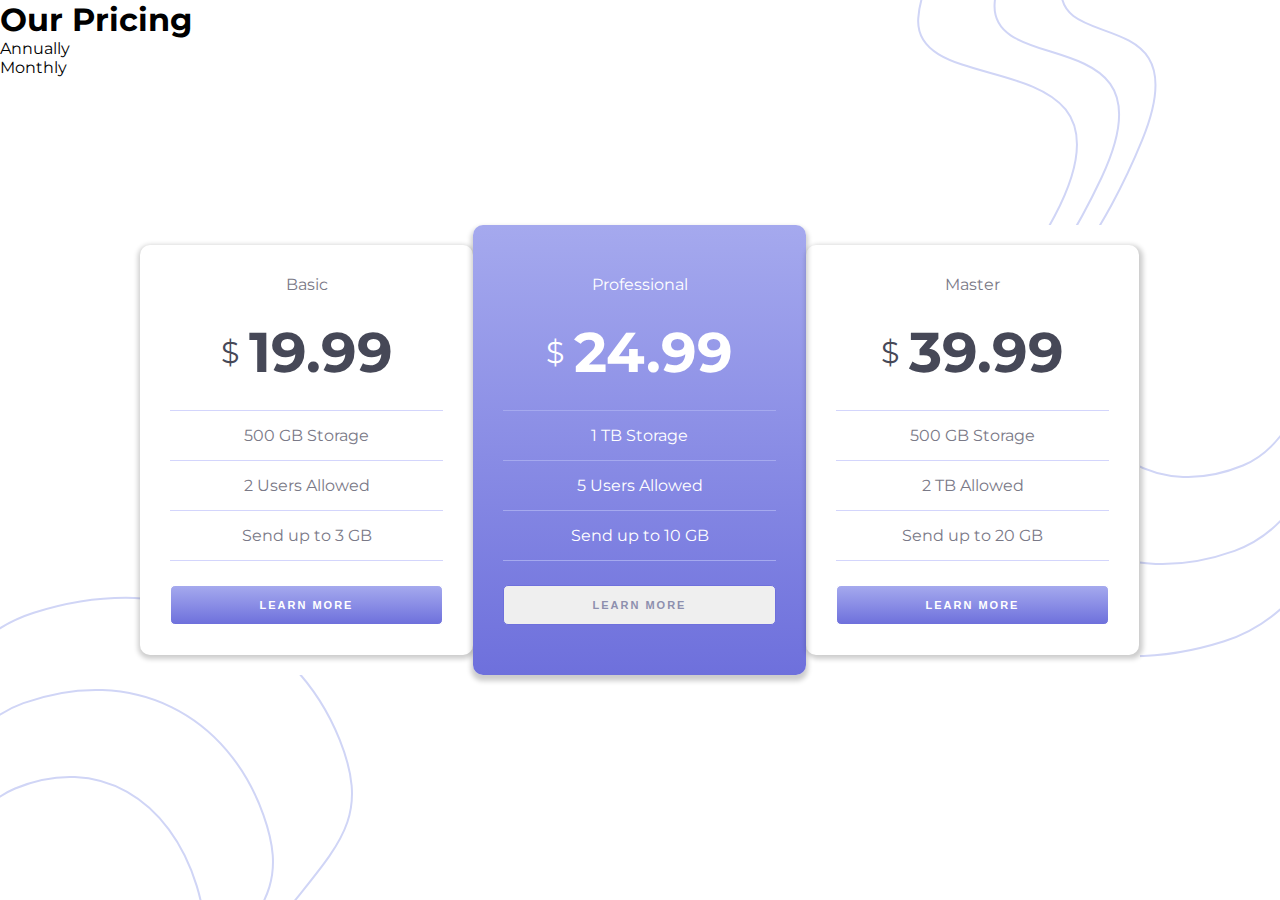
==== project-2-pricing-component-with-toggle-master/index.html @ 66ea5560 "project 2" ====
<!DOCTYPE html>
<html lang="en">
<head>
  <meta charset="UTF-8">
  <meta name="viewport" content="width=device-width, initial-scale=1.0"> <!-- displays site properly based on user's device -->

  <link rel="icon" type="image/png" sizes="32x32" href="./images/favicon-32x32.png">
  <link href="./styles/styles.css" rel="stylesheet">
  <title>Frontend Mentor | [Challenge Name Here]</title>

  <!-- Feel free to remove these styles or customise in your own stylesheet 👍 -->
  <!-- <style>
    .attribution { font-size: 11px; text-align: center; }
    .attribution a { color: hsl(228, 45%, 44%); }
  </style> -->
</head>
<body>
  <div class="container">
    <img class="bg-bottom" src="./images/bg-bottom.svg">
    <img class="bg-top" src="./images/bg-top.svg">

    <header>
      <h1>Our Pricing</h1>
      <div>
        <p>Annually</p>
        <div></div>
        <p>Monthly</p>
      </div>
    </header>

    <main class="cards">
      <div class="card first-card">
        <p>Basic</p>
        <div>
          <span>$</span>
          <h1>19.99</h1>
        </div>
        <ul>
          <li>
            500 GB Storage
          </li>
          <li>
            2 Users Allowed
          </li>
          <li>
            Send up to 3 GB
          </li>
         
        </ul>
        <button>learn more</button>
      </div>
      <div class="card main-card">
        <p>Professional</p>
        <div>
          <span>$</span>
          <h1>24.99</h1>
        </div>
        <ul>
          <li>
            1 TB Storage
          </li>
          <li>
            5 Users Allowed
          </li>
          <li>
            Send up to 10 GB
          </li>
         
        </ul>
        <button>learn more</button>
      </div>
      <div class="card last-card">
        <p>Master</p>
        <div>
          <span>$</span>
          <h1>39.99</h1>
        </div>
        <ul>
          <li>
            500 GB Storage
          </li>
          <li>
            2 TB Allowed
          </li>
          <li>
            Send up to 20 GB
          </li>
         
        </ul>
        <button>learn more</button>
      </div>
    </main>
  </div>
  <!-- Our Pricing
  Annually
  Monthly

  Basic
  &dollar;19.99
  &dollar;199.99
  500 GB Storage
  2 Users Allowed
  Send up to 3 GB
  Learn More

  Professional
  &dollar;24.99
  &dollar;249.99
  1 TB Storage
  5 Users Allowed
  Send up to 10 GB
  Learn More

  Master
  &dollar;39.99
  &dollar;399.99
  2 TB Storage
  10 Users Allowed
  Send up to 20 GB
  Learn More
  
  <div class="attribution">
    Challenge by <a href="https://www.frontendmentor.io?ref=challenge" target="_blank">Frontend Mentor</a>. 
    Coded by <a href="#">Your Name Here</a>. -->
  <!-- </div> -->
</body>
</html>
---- project-2-pricing-component-with-toggle-master/styles/styles.css ----
@import url("https://fonts.googleapis.com/css2?family=Montserrat:wght@700&display=swap");
* {
  padding: 0;
  margin: 0;
  -webkit-box-sizing: border-box;
          box-sizing: border-box;
}

body {
  font-family: 'Montserrat', sans-serif;
}

text {
  color: #6d708d;
  color: #b3b5c6;
  color: #494c5f;
  color: #f6f6fe;
  color: #a3a8f0 to #696fdd;
}

.container {
  width: 100vw;
  max-width: 1440px;
  height: 100vh;
  position: relative;
}

.container .bg-bottom {
  position: absolute;
  bottom: 0;
  left: 0;
  z-index: 30;
}

.container .bg-top {
  position: absolute;
  top: 0;
  right: 0;
  z-index: 30;
}

.cards {
  height: 450px;
  background: white;
  width: 1000px;
  display: -webkit-box;
  display: -ms-flexbox;
  display: flex;
  position: absolute;
  z-index: 50;
  left: 50%;
  top: 50%;
  -webkit-transform: translate(-50%, -50%);
          transform: translate(-50%, -50%);
}

.cards .card {
  width: 333px;
  padding: 50px 30px;
  height: auto;
  border-radius: 10px;
  display: -webkit-box;
  display: -ms-flexbox;
  display: flex;
  -webkit-box-orient: vertical;
  -webkit-box-direction: normal;
      -ms-flex-direction: column;
          flex-direction: column;
  -webkit-box-pack: justify;
      -ms-flex-pack: justify;
          justify-content: space-between;
  -webkit-box-align: center;
      -ms-flex-align: center;
          align-items: center;
}

.cards .card h1 {
  font-size: 3.5rem;
}

.cards .card ul {
  list-style: none;
  width: 100%;
  text-align: center;
}

.cards .card ul li {
  padding: 15px;
}

.cards .card button {
  cursor: pointer;
  width: 100%;
  padding: 13px;
  border: none;
  border-radius: 5px;
  text-transform: uppercase;
  font-size: 11px;
  font-weight: bolder;
  letter-spacing: 2px;
  border: 1px solid black;
  -webkit-transition: .2s;
  transition: .2s;
}

.cards .card div:first-of-type {
  display: -webkit-box;
  display: -ms-flexbox;
  display: flex;
  -webkit-box-align: center;
      -ms-flex-align: center;
          align-items: center;
}

.cards .card div:first-of-type span {
  margin-right: 10px;
  font-size: 30px;
}

.cards .card.main-card {
  background: -webkit-gradient(linear, left top, left bottom, from(#a5a9ee), to(#6e70dc));
  background: linear-gradient(#a5a9ee, #6e70dc);
  -webkit-box-shadow: 0 4px 5px 2px rgba(0, 0, 0, 0.2);
          box-shadow: 0 4px 5px 2px rgba(0, 0, 0, 0.2);
  color: white;
}

.cards .card.main-card h1 {
  color: inherit;
}

.cards .card.main-card p {
  color: inherit;
}

.cards .card.main-card ul li {
  color: inherit;
  border-top: 1px solid #a5a9ee;
}

.cards .card.main-card ul li:last-child {
  border-bottom: 1px solid #a5a9ee;
}

.cards .card.main-card button {
  color: #8d8fae;
  border: 1px solid #6e70dc;
}

.cards .card.main-card button:hover {
  background: #6e70dc;
  color: white;
  border: 1px solid white;
}

.cards .card.first-card {
  -webkit-box-shadow: 0 2px 5px 2px rgba(0, 0, 0, 0.2);
          box-shadow: 0 2px 5px 2px rgba(0, 0, 0, 0.2);
}

.cards .card.last-card {
  -webkit-box-shadow: 2px 2px 5px 2px rgba(0, 0, 0, 0.2);
          box-shadow: 2px 2px 5px 2px rgba(0, 0, 0, 0.2);
}

.cards .card.first-card, .cards .card.last-card {
  margin: 20px 0;
  color: #7a7987;
  padding: 30px 30px;
}

.cards .card.first-card ul li, .cards .card.last-card ul li {
  border-top: 1px solid #d3d5fc;
}

.cards .card.first-card ul li:last-child, .cards .card.last-card ul li:last-child {
  border-bottom: 1px solid #d3d5fc;
}

.cards .card.first-card span, .cards .card.last-card span {
  color: #464857;
}

.cards .card.first-card h1, .cards .card.last-card h1 {
  color: #464857;
}

.cards .card.first-card button, .cards .card.last-card button {
  color: white;
  border: 1px solid white;
  background: -webkit-gradient(linear, left top, left bottom, from(#a5a9ee), to(#6e70dc));
  background: linear-gradient(#a5a9ee, #6e70dc);
}

.cards .card.first-card button:hover, .cards .card.last-card button:hover {
  background: white;
  border-color: #6e70dc;
  color: #6e70dc;
}
/*# sourceMappingURL=styles.css.map */
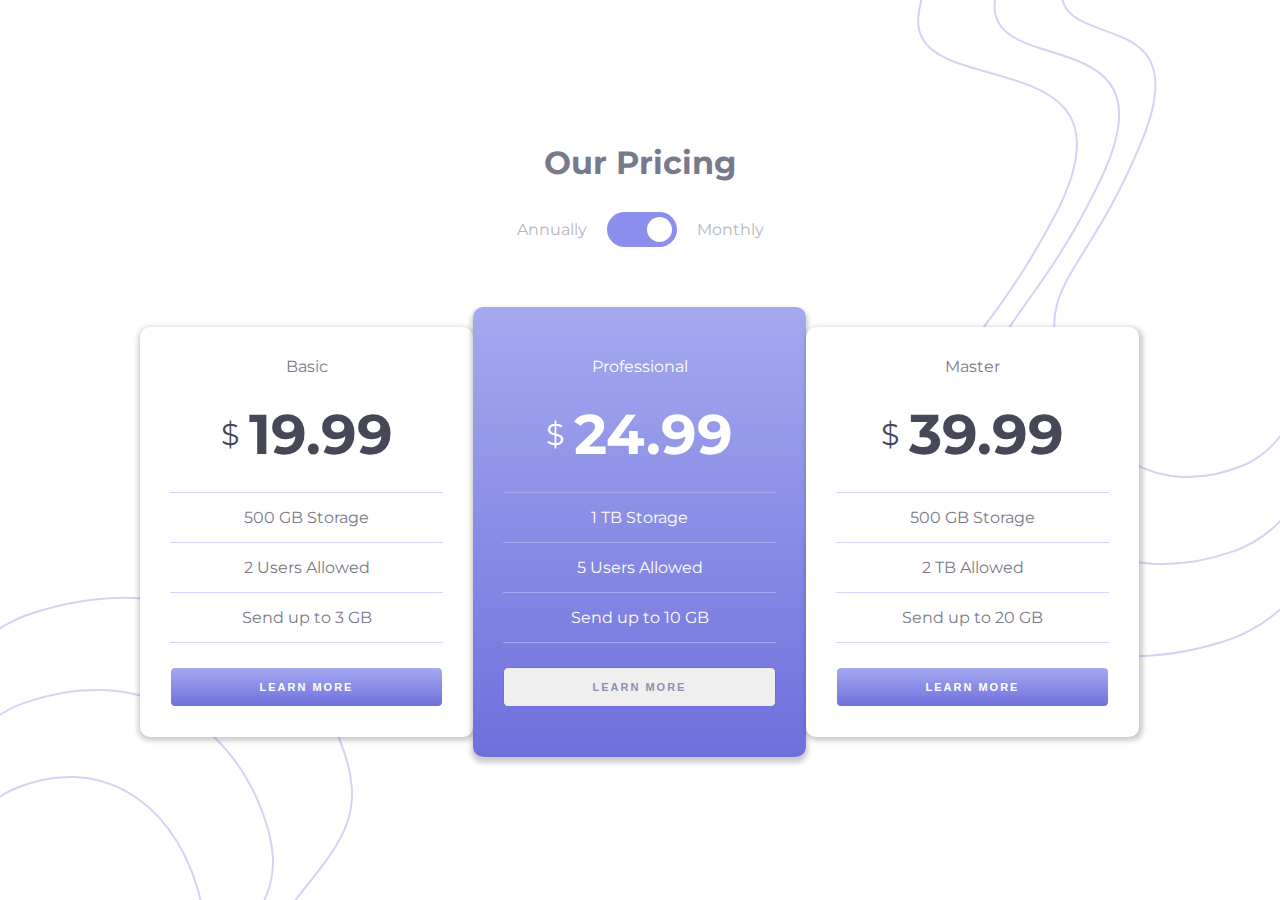
==== commit 48f627cf: "adding media queries" ====
--- a/project-2-pricing-component-with-toggle-master/index.html
+++ b/project-2-pricing-component-with-toggle-master/index.html
@@ -1,127 +1,79 @@
 <!DOCTYPE html>
 <html lang="en">
-<head>
-  <meta charset="UTF-8">
-  <meta name="viewport" content="width=device-width, initial-scale=1.0"> <!-- displays site properly based on user's device -->
+    <head>
+        <meta charset="UTF-8" />
+        <meta name="viewport" content="width=device-width, initial-scale=1.0" />
+        <!-- displays site properly based on user's device -->
 
-  <link rel="icon" type="image/png" sizes="32x32" href="./images/favicon-32x32.png">
-  <link href="./styles/styles.css" rel="stylesheet">
-  <title>Frontend Mentor | [Challenge Name Here]</title>
+        <link
+            rel="icon"
+            type="image/png"
+            sizes="32x32"
+            href="./images/favicon-32x32.png"
+        />
+        <link href="./styles/styles.css" rel="stylesheet" />
+        <title>Frontend Mentor | [Challenge Name Here]</title>
+    </head>
+    <body>
+        <div class="container">
+            <img class="bg-bottom" src="./images/bg-bottom.svg" />
+            <img class="bg-top" src="./images/bg-top.svg" />
 
-  <!-- Feel free to remove these styles or customise in your own stylesheet 👍 -->
-  <!-- <style>
-    .attribution { font-size: 11px; text-align: center; }
-    .attribution a { color: hsl(228, 45%, 44%); }
-  </style> -->
-</head>
-<body>
-  <div class="container">
-    <img class="bg-bottom" src="./images/bg-bottom.svg">
-    <img class="bg-top" src="./images/bg-top.svg">
-
-    <header>
-      <h1>Our Pricing</h1>
-      <div>
-        <p>Annually</p>
-        <div></div>
-        <p>Monthly</p>
-      </div>
-    </header>
-
-    <main class="cards">
-      <div class="card first-card">
-        <p>Basic</p>
-        <div>
-          <span>$</span>
-          <h1>19.99</h1>
+            <div class="content">
+                <header>
+                    <h1>Our Pricing</h1>
+                    <div>
+                        <p>Annually</p>
+                        <div class="toggle-wrapper">
+                            <div class="toggle-button montly"></div>
+                        </div>
+                        <p>Monthly</p>
+                    </div>
+                </header>
+    
+                <main class="cards">
+                    <div class="card first-card">
+                        <p>Basic</p>
+                        <div>
+                            <span>$</span>
+                            <h1 id="basic-price"></h1>
+                        </div>
+                        <ul>
+                            <li id="basic-storage">500 GB Storage</li>
+                            <li id="basic-users">2 Users Allowed</li>
+                            <li id="basic-send-up">Send up to 3 GB</li>
+                        </ul>
+                        <button>learn more</button>
+                    </div>
+                    <div class="card main-card">
+                        <p>Professional</p>
+                        <div>
+                            <span>$</span>
+                            <h1 id="professional-price" ></h1>
+                        </div>
+                        <ul>
+                            <li id="professional-storage">1 TB Storage</li>
+                            <li id="professional-users">5 Users Allowed</li>
+                            <li id="professional-send-up">Send up to 10 GB</li>
+                        </ul>
+                        <button>learn more</button>
+                    </div>
+                    <div class="card last-card">
+                        <p>Master</p>
+                        <div>
+                            <span>$</span>
+                            <h1 id="master-price" ></h1>
+                        </div>
+                        <ul>
+                            <li id="master-storage">500 GB Storage</li>
+                            <li id="master-users">2 TB Allowed</li>
+                            <li id="master-send-up">Send up to 20 GB</li>
+                        </ul>
+                        <button>learn more</button>
+                    </div>
+                </main>
+            </div>
         </div>
-        <ul>
-          <li>
-            500 GB Storage
-          </li>
-          <li>
-            2 Users Allowed
-          </li>
-          <li>
-            Send up to 3 GB
-          </li>
-         
-        </ul>
-        <button>learn more</button>
-      </div>
-      <div class="card main-card">
-        <p>Professional</p>
-        <div>
-          <span>$</span>
-          <h1>24.99</h1>
-        </div>
-        <ul>
-          <li>
-            1 TB Storage
-          </li>
-          <li>
-            5 Users Allowed
-          </li>
-          <li>
-            Send up to 10 GB
-          </li>
-         
-        </ul>
-        <button>learn more</button>
-      </div>
-      <div class="card last-card">
-        <p>Master</p>
-        <div>
-          <span>$</span>
-          <h1>39.99</h1>
-        </div>
-        <ul>
-          <li>
-            500 GB Storage
-          </li>
-          <li>
-            2 TB Allowed
-          </li>
-          <li>
-            Send up to 20 GB
-          </li>
-         
-        </ul>
-        <button>learn more</button>
-      </div>
-    </main>
-  </div>
-  <!-- Our Pricing
-  Annually
-  Monthly
-
-  Basic
-  &dollar;19.99
-  &dollar;199.99
-  500 GB Storage
-  2 Users Allowed
-  Send up to 3 GB
-  Learn More
-
-  Professional
-  &dollar;24.99
-  &dollar;249.99
-  1 TB Storage
-  5 Users Allowed
-  Send up to 10 GB
-  Learn More
-
-  Master
-  &dollar;39.99
-  &dollar;399.99
-  2 TB Storage
-  10 Users Allowed
-  Send up to 20 GB
-  Learn More
-  
-  <div class="attribution">
-    Challenge by <a href="https://www.frontendmentor.io?ref=challenge" target="_blank">Frontend Mentor</a>. 
-    Coded by <a href="#">Your Name Here</a>. -->
-  <!-- </div> -->
-</body>
-</html>+        <script src="./main.js"></script>
+    </body>
+</html>
--- a/project-2-pricing-component-with-toggle-master/styles/styles.css
+++ b/project-2-pricing-component-with-toggle-master/styles/styles.css
@@ -7,21 +7,14 @@
 }
 
 body {
-  font-family: 'Montserrat', sans-serif;
-}
-
-text {
-  color: #6d708d;
-  color: #b3b5c6;
-  color: #494c5f;
-  color: #f6f6fe;
-  color: #a3a8f0 to #696fdd;
+  font-family: "Montserrat", sans-serif;
 }
 
 .container {
+  max-width: 1440px;
   width: 100vw;
-  max-width: 1440px;
   height: 100vh;
+  margin: 0 auto;
   position: relative;
 }
 
@@ -39,19 +32,98 @@
   z-index: 30;
 }
 
+.container .content {
+  display: -webkit-box;
+  display: -ms-flexbox;
+  display: flex;
+  -webkit-box-orient: vertical;
+  -webkit-box-direction: normal;
+      -ms-flex-direction: column;
+          flex-direction: column;
+  -webkit-box-align: center;
+      -ms-flex-align: center;
+          align-items: center;
+  -webkit-box-pack: center;
+      -ms-flex-pack: center;
+          justify-content: center;
+  height: 100%;
+  width: 100%;
+  position: absolute;
+  z-index: 40;
+}
+
+header {
+  width: 100%;
+  text-align: center;
+  margin-bottom: 60px;
+}
+
+header > div {
+  display: -webkit-box;
+  display: -ms-flexbox;
+  display: flex;
+  -webkit-box-pack: center;
+      -ms-flex-pack: center;
+          justify-content: center;
+  -webkit-box-align: center;
+      -ms-flex-align: center;
+          align-items: center;
+}
+
+header h1 {
+  color: #777a8c;
+  margin-bottom: 30px;
+}
+
+header p {
+  color: #b6b6be;
+}
+
+header .toggle-wrapper {
+  margin: 0 20px;
+  width: 70px;
+  border-radius: 20px;
+  padding: 5px;
+  height: 35px;
+  position: relative;
+  display: -webkit-box;
+  display: -ms-flexbox;
+  display: flex;
+  -webkit-box-align: center;
+      -ms-flex-align: center;
+          align-items: center;
+  background: #8b8eed;
+  -webkit-transition: 1s;
+  transition: 1s;
+}
+
+header .toggle-wrapper:hover {
+  background: #bbbdf0;
+}
+
+header .toggle-wrapper .toggle-button {
+  -webkit-transition: 0.6s all;
+  transition: 0.6s all;
+  cursor: pointer;
+  position: absolute;
+  width: 25px;
+  height: 25px;
+  border-radius: 100%;
+  background: white;
+}
+
+header .toggle-wrapper .toggle-button.montly {
+  left: auto;
+  -webkit-transform: translateX(35px);
+          transform: translateX(35px);
+}
+
 .cards {
   height: 450px;
-  background: white;
   width: 1000px;
   display: -webkit-box;
   display: -ms-flexbox;
   display: flex;
-  position: absolute;
-  z-index: 50;
-  left: 50%;
-  top: 50%;
-  -webkit-transform: translate(-50%, -50%);
-          transform: translate(-50%, -50%);
 }
 
 .cards .card {
@@ -99,8 +171,8 @@
   font-weight: bolder;
   letter-spacing: 2px;
   border: 1px solid black;
-  -webkit-transition: .2s;
-  transition: .2s;
+  -webkit-transition: 0.2s;
+  transition: 0.2s;
 }
 
 .cards .card div:first-of-type {
@@ -164,6 +236,7 @@
 }
 
 .cards .card.first-card, .cards .card.last-card {
+  background: white;
   margin: 20px 0;
   color: #7a7987;
   padding: 30px 30px;
@@ -197,4 +270,40 @@
   border-color: #6e70dc;
   color: #6e70dc;
 }
+
+@media screen and (max-width: 1013px) {
+  .cards {
+    width: auto;
+    -ms-flex-wrap: wrap;
+        flex-wrap: wrap;
+    -webkit-box-pack: center;
+        -ms-flex-pack: center;
+            justify-content: center;
+  }
+  .cards .card {
+    height: 100%;
+  }
+  .cards .card.first-card, .cards .card.last-card {
+    margin: 0;
+  }
+}
+
+@media screen and (max-width: 666px) {
+  .cards .card.main-card, .cards .card.first-card, .cards .card.last-card {
+    margin-bottom: 30px;
+  }
+  .container .bg-bottom {
+    display: none;
+  }
+}
+
+@media screen and (max-width: 353px) {
+  .cards .card {
+    width: 100%;
+  }
+  .cards .card.main-card, .cards .card.first-card, .cards .card.last-card {
+    margin-bottom: 0;
+    margin: 0 10px 30px 10px;
+  }
+}
 /*# sourceMappingURL=styles.css.map */